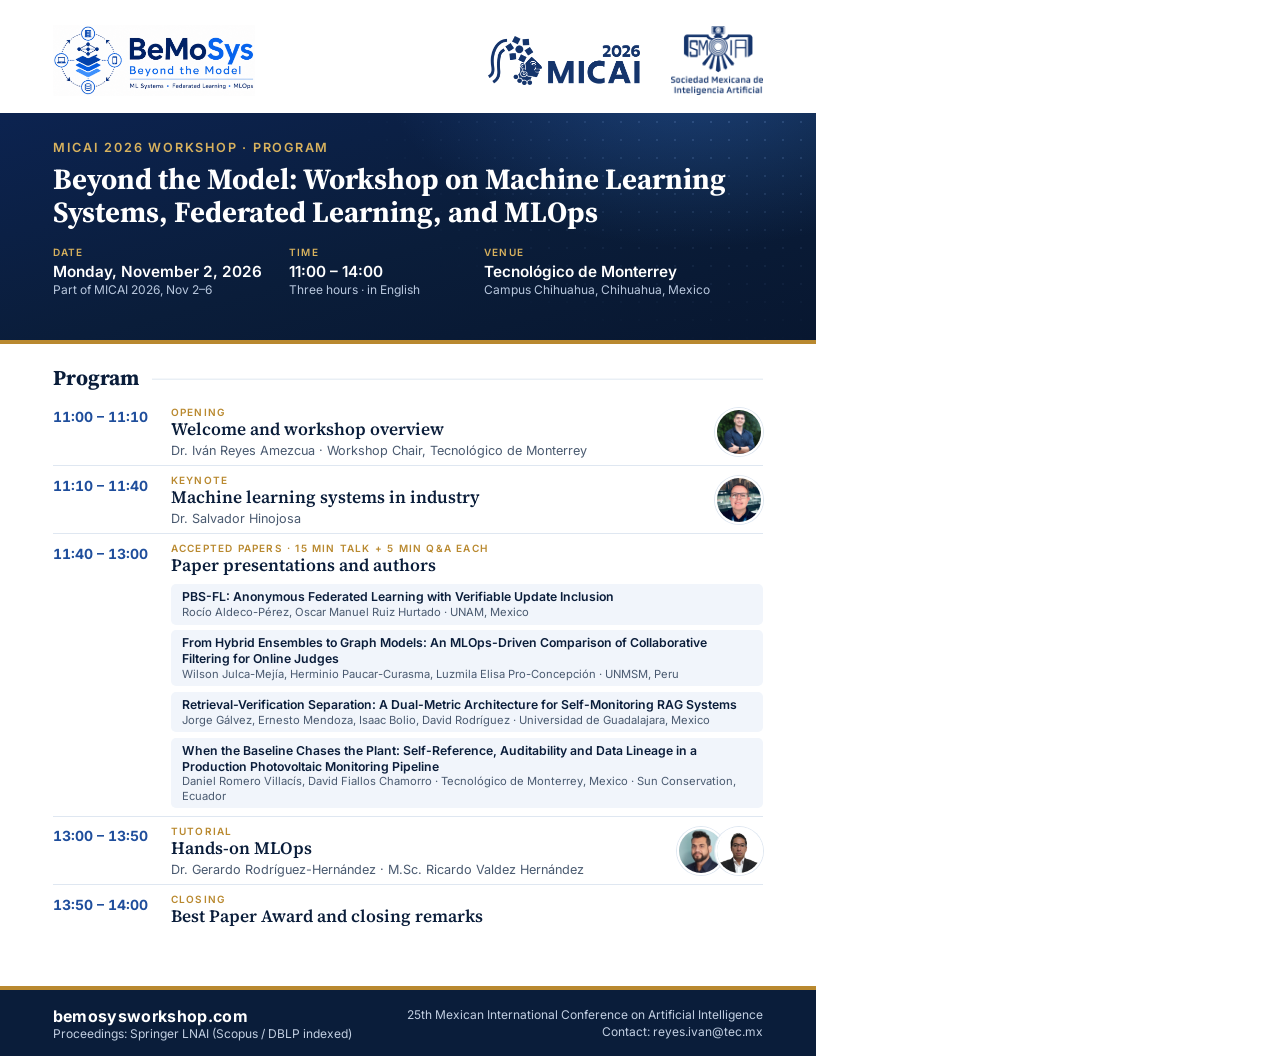
==== flyer/flyer.html @ bc7d3dc4 "Add workshop date, venue, MICAI/SMIA logos, and program flyer The workshop runs Monday 2 Nov 2026, 1" ====
<!doctype html>
<html lang="en">
<head>
<meta charset="utf-8" />
<title>BeMoSys 2026 · Program Flyer</title>
<link href="https://fonts.googleapis.com/css2?family=Inter:wght@400;500;600;700&family=Source+Serif+4:ital,wght@0,400;0,600;0,700;1,400&display=swap" rel="stylesheet" />
<style>
  @page { size: Letter; margin: 0; }
  :root {
    --ink: #0a1d3a;
    --navy: #14346b;
    --primary: #1f4e9c;
    --accent: #3a7bd5;
    --brass: #b9892f;
    --brass-soft: #d8b25e;
    --muted: #4a5a70;
    --line: #dfe7f1;
    --bg-alt: #f1f5fb;
  }
  * { box-sizing: border-box; }
  html, body { margin: 0; padding: 0; }
  body {
    width: 8.5in; height: 11in; overflow: hidden;
    font-family: "Inter", -apple-system, "Helvetica Neue", Arial, sans-serif;
    color: #1f2937; background: #fff;
    -webkit-print-color-adjust: exact; print-color-adjust: exact;
    display: flex; flex-direction: column;
  }
  body > * { flex-shrink: 0; }

  /* Logo bar */
  .logos {
    display: flex; align-items: center; justify-content: space-between;
    padding: 0.26in 0.55in 0.18in;
  }
  .logos .bemosys { height: 0.74in; }
  .logos .right { display: flex; align-items: center; gap: 0.32in; }
  .logos .micai { height: 0.52in; }
  .logos .smia { height: 0.72in; }

  /* Title band */
  .band {
    position: relative; overflow: hidden;
    color: #eaf1fb;
    padding: 0.28in 0.55in 0.28in;
    background:
      radial-gradient(520px 300px at 85% -20%, rgba(58,123,213,0.38), transparent 60%),
      linear-gradient(165deg, #0c2350 0%, #0a1d3a 55%, #081730 100%);
    border-bottom: 4px solid var(--brass);
  }
  .band::before {
    content: ""; position: absolute; inset: 0;
    background-image: radial-gradient(rgba(140,180,240,0.2) 1.4px, transparent 1.5px);
    background-size: 18px 18px;
    -webkit-mask-image: radial-gradient(520px 320px at 90% 0%, #000 0%, transparent 75%);
  }
  .band > * { position: relative; }
  .kicker {
    font-size: 9.5pt; font-weight: 600; letter-spacing: 0.14em; text-transform: uppercase;
    color: var(--brass-soft); margin: 0 0 0.08in;
  }
  h1 {
    font-family: "Source Serif 4", Georgia, serif; font-weight: 700;
    font-size: 22pt; line-height: 1.12; margin: 0 0 0.18in; color: #fff;
  }
  .meta { display: grid; grid-template-columns: 1.05fr 0.85fr 1.35fr; gap: 0.2in; }
  .meta dt {
    font-size: 7.5pt; font-weight: 600; letter-spacing: 0.12em; text-transform: uppercase;
    color: var(--brass-soft); margin-bottom: 3pt;
  }
  .meta dd { margin: 0; font-size: 11.5pt; font-weight: 600; color: #fff; line-height: 1.3; }
  .meta dd span { display: block; font-size: 9pt; font-weight: 400; color: #b9c8de; }

  /* Program */
  main { flex: 1 1 auto; padding: 0.2in 0.55in 0.04in; }
  h2 {
    font-family: "Source Serif 4", Georgia, serif; font-weight: 700;
    font-size: 16pt; color: var(--ink); margin: 0 0 0.06in;
    display: flex; align-items: baseline; gap: 10pt;
  }
  h2::after { content: ""; flex: 1; height: 1px; background: var(--line); transform: translateY(-4pt); }
  .slot {
    display: grid; grid-template-columns: 1.05in 1fr; gap: 0.18in;
    padding: 0.08in 0; border-bottom: 1px solid var(--line);
  }
  .slot:last-child { border-bottom: none; }
  .time { font-size: 10.5pt; font-weight: 700; color: var(--primary); padding-top: 2pt; font-variant-numeric: tabular-nums; }
  .what { display: flex; gap: 0.14in; align-items: center; }
  .what .txt { flex: 1; }
  .label {
    font-size: 7.5pt; font-weight: 600; letter-spacing: 0.12em; text-transform: uppercase;
    color: var(--brass); margin: 0 0 1pt;
  }
  .title { font-family: "Source Serif 4", Georgia, serif; font-size: 13pt; font-weight: 600; color: var(--ink); margin: 0; line-height: 1.2; }
  .who { font-size: 9.5pt; color: var(--muted); margin: 2pt 0 0; }
  .faces { display: flex; }
  .faces img {
    width: 0.5in; height: 0.5in; border-radius: 50%; object-fit: cover;
    border: 2px solid #fff; box-shadow: 0 0 0 1px var(--line);
  }
  .faces img + img { margin-left: -0.1in; }

  .papers { list-style: none; margin: 6pt 0 0; padding: 0; display: grid; gap: 4pt; }
  .papers li {
    background: var(--bg-alt); border-radius: 5px; padding: 4pt 8pt;
    font-size: 8.4pt; line-height: 1.28; color: var(--muted);
  }
  .papers li b { display: block; color: var(--ink); font-weight: 600; font-size: 9.2pt; }

  footer {
    margin-top: auto;
    background: var(--ink); color: #c2cfe2;
    padding: 0.16in 0.55in; border-top: 4px solid var(--brass);
    display: flex; justify-content: space-between; align-items: center;
    font-size: 9pt;
  }
  footer .url { font-size: 12pt; font-weight: 700; color: #fff; letter-spacing: 0.02em; }
  footer .right { text-align: right; line-height: 1.45; }
</style>
</head>
<body>

  <div class="logos">
    <img class="bemosys" src="../images/logo_header.png" alt="BeMoSys · Beyond the Model" />
    <div class="right">
      <img class="micai" src="../images/micai2026_logo.png" alt="MICAI 2026" />
      <img class="smia" src="../images/smia_logo.png" alt="Sociedad Mexicana de Inteligencia Artificial" />
    </div>
  </div>

  <section class="band">
    <p class="kicker">MICAI 2026 Workshop · Program</p>
    <h1>Beyond the Model: Workshop on Machine Learning Systems, Federated Learning, and MLOps</h1>
    <dl class="meta">
      <div><dt>Date</dt><dd>Monday, November 2, 2026<span>Part of MICAI 2026, Nov 2–6</span></dd></div>
      <div><dt>Time</dt><dd>11:00 – 14:00<span>Three hours · in English</span></dd></div>
      <div><dt>Venue</dt><dd>Tecnológico de Monterrey<span>Campus Chihuahua, Chihuahua, Mexico</span></dd></div>
    </dl>
  </section>

  <main>
    <h2>Program</h2>

    <div class="slot">
      <div class="time">11:00 – 11:10</div>
      <div class="what">
        <div class="txt">
          <p class="label">Opening</p>
          <p class="title">Welcome and workshop overview</p>
          <p class="who">Dr. Iván Reyes Amezcua · Workshop Chair, Tecnológico de Monterrey</p>
        </div>
        <div class="faces"><img src="../images/ivan_reyes.jpg" alt="" /></div>
      </div>
    </div>

    <div class="slot">
      <div class="time">11:10 – 11:40</div>
      <div class="what">
        <div class="txt">
          <p class="label">Keynote</p>
          <p class="title">Machine learning systems in industry</p>
          <p class="who">Dr. Salvador Hinojosa</p>
        </div>
        <div class="faces"><img src="../images/salvador_hinojosa.jpg" alt="" /></div>
      </div>
    </div>

    <div class="slot">
      <div class="time">11:40 – 13:00</div>
      <div class="txt">
        <p class="label">Accepted papers · 15 min talk + 5 min Q&amp;A each</p>
        <p class="title">Paper presentations and authors</p>
        <ul class="papers">
          <li><b>PBS-FL: Anonymous Federated Learning with Verifiable Update Inclusion</b>Rocío Aldeco-Pérez, Oscar Manuel Ruiz Hurtado · UNAM, Mexico</li>
          <li><b>From Hybrid Ensembles to Graph Models: An MLOps-Driven Comparison of Collaborative Filtering for Online Judges</b>Wilson Julca-Mejía, Herminio Paucar-Curasma, Luzmila Elisa Pro-Concepción · UNMSM, Peru</li>
          <li><b>Retrieval-Verification Separation: A Dual-Metric Architecture for Self-Monitoring RAG Systems</b>Jorge Gálvez, Ernesto Mendoza, Isaac Bolio, David Rodríguez · Universidad de Guadalajara, Mexico</li>
          <li><b>When the Baseline Chases the Plant: Self-Reference, Auditability and Data Lineage in a Production Photovoltaic Monitoring Pipeline</b>Daniel Romero Villacís, David Fiallos Chamorro · Tecnológico de Monterrey, Mexico · Sun Conservation, Ecuador</li>
        </ul>
      </div>
    </div>

    <div class="slot">
      <div class="time">13:00 – 13:50</div>
      <div class="what">
        <div class="txt">
          <p class="label">Tutorial</p>
          <p class="title">Hands-on MLOps</p>
          <p class="who">Dr. Gerardo Rodríguez-Hernández · M.Sc. Ricardo Valdez Hernández</p>
        </div>
        <div class="faces"><img src="../images/gerardo_rodriguez.jpg" alt="" /><img src="../images/ricardo_valdez.jpg" alt="" /></div>
      </div>
    </div>

    <div class="slot">
      <div class="time">13:50 – 14:00</div>
      <div class="txt">
        <p class="label">Closing</p>
        <p class="title">Best Paper Award and closing remarks</p>
      </div>
    </div>
  </main>

  <footer>
    <div>
      <div class="url">bemosysworkshop.com</div>
      Proceedings: Springer LNAI (Scopus / DBLP indexed)
    </div>
    <div class="right">
      25th Mexican International Conference on Artificial Intelligence<br />
      Contact: reyes.ivan@tec.mx
    </div>
  </footer>

</body>
</html>
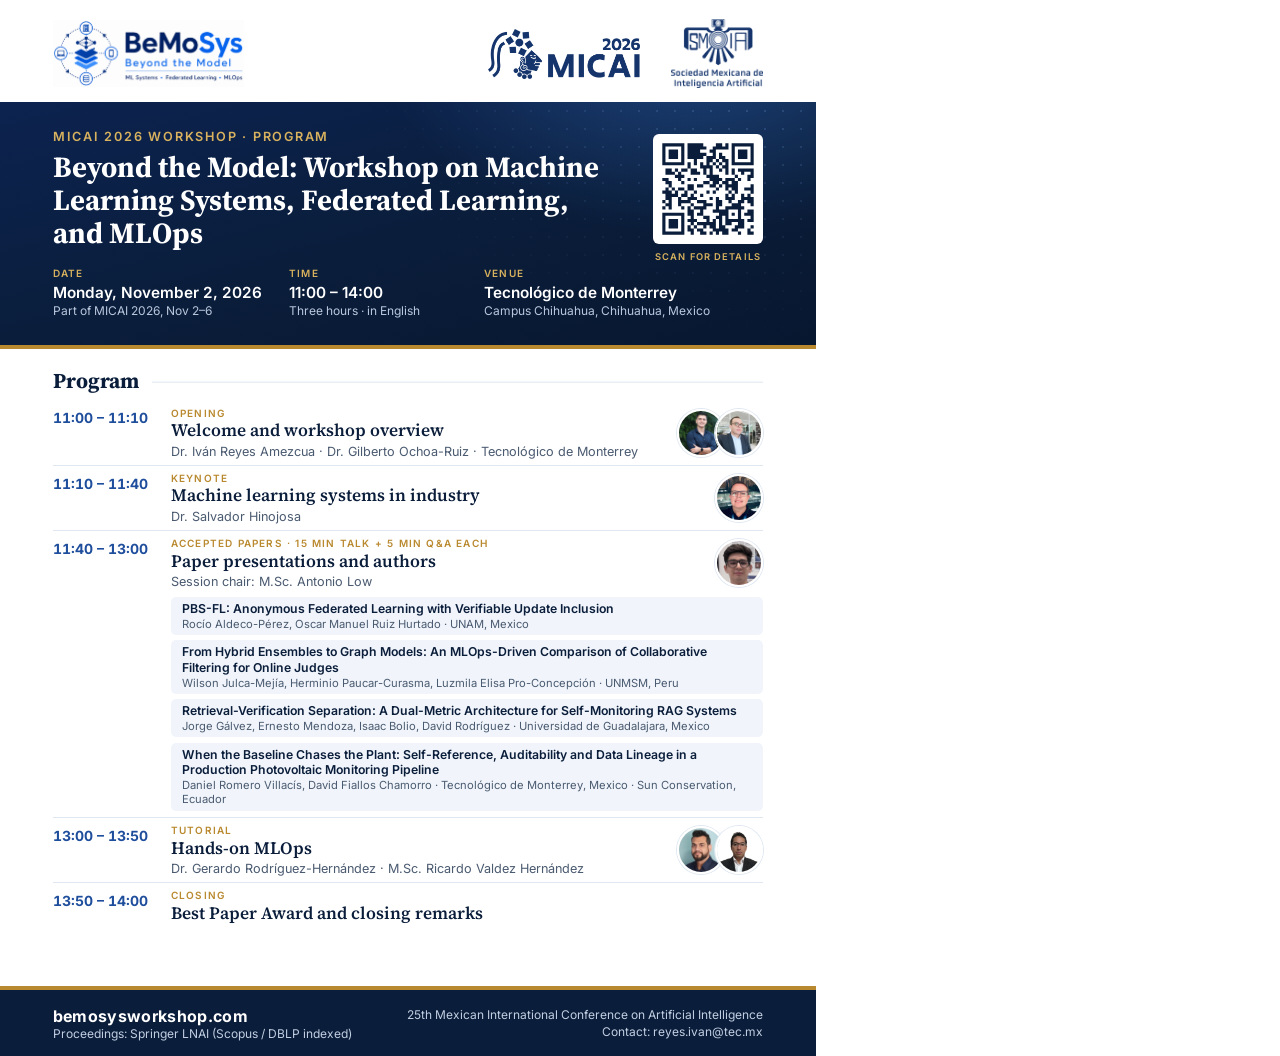
==== commit 704d169b: "Add Gilberto Ochoa-Ruiz to opening, Antonio Low as paper session chair, and site QR to flyer Co-Auth" ====
--- a/flyer/flyer.html
+++ b/flyer/flyer.html
@@ -31,9 +31,9 @@
   /* Logo bar */
   .logos {
     display: flex; align-items: center; justify-content: space-between;
-    padding: 0.26in 0.55in 0.18in;
-  }
-  .logos .bemosys { height: 0.74in; }
+    padding: 0.2in 0.55in 0.14in;
+  }
+  .logos .bemosys { height: 0.7in; }
   .logos .right { display: flex; align-items: center; gap: 0.32in; }
   .logos .micai { height: 0.52in; }
   .logos .smia { height: 0.72in; }
@@ -63,7 +63,7 @@
     font-family: "Source Serif 4", Georgia, serif; font-weight: 700;
     font-size: 22pt; line-height: 1.12; margin: 0 0 0.18in; color: #fff;
   }
-  .meta { display: grid; grid-template-columns: 1.05fr 0.85fr 1.35fr; gap: 0.2in; }
+  .meta { margin: 0; display: grid; grid-template-columns: 1.05fr 0.85fr 1.35fr; gap: 0.2in; }
   .meta dt {
     font-size: 7.5pt; font-weight: 600; letter-spacing: 0.12em; text-transform: uppercase;
     color: var(--brass-soft); margin-bottom: 3pt;
@@ -72,7 +72,7 @@
   .meta dd span { display: block; font-size: 9pt; font-weight: 400; color: #b9c8de; }
 
   /* Program */
-  main { flex: 1 1 auto; padding: 0.2in 0.55in 0.04in; }
+  main { flex: 1 1 auto; padding: 0.17in 0.55in 0.04in; }
   h2 {
     font-family: "Source Serif 4", Georgia, serif; font-weight: 700;
     font-size: 16pt; color: var(--ink); margin: 0 0 0.06in;
@@ -81,7 +81,7 @@
   h2::after { content: ""; flex: 1; height: 1px; background: var(--line); transform: translateY(-4pt); }
   .slot {
     display: grid; grid-template-columns: 1.05in 1fr; gap: 0.18in;
-    padding: 0.08in 0; border-bottom: 1px solid var(--line);
+    padding: 0.065in 0; border-bottom: 1px solid var(--line);
   }
   .slot:last-child { border-bottom: none; }
   .time { font-size: 10.5pt; font-weight: 700; color: var(--primary); padding-top: 2pt; font-variant-numeric: tabular-nums; }
@@ -102,7 +102,7 @@
 
   .papers { list-style: none; margin: 6pt 0 0; padding: 0; display: grid; gap: 4pt; }
   .papers li {
-    background: var(--bg-alt); border-radius: 5px; padding: 4pt 8pt;
+    background: var(--bg-alt); border-radius: 5px; padding: 3pt 8pt;
     font-size: 8.4pt; line-height: 1.28; color: var(--muted);
   }
   .papers li b { display: block; color: var(--ink); font-weight: 600; font-size: 9.2pt; }
@@ -116,6 +116,13 @@
   }
   footer .url { font-size: 12pt; font-weight: 700; color: #fff; letter-spacing: 0.02em; }
   footer .right { text-align: right; line-height: 1.45; }
+  .band-grid { display: grid; grid-template-columns: 1fr auto; gap: 0.3in; align-items: center; }
+  .qr-box { text-align: center; }
+  .qr-box img { display: block; width: 1.15in; height: 1.15in; background: #fff; border-radius: 6px; padding: 3px; }
+  .qr-box span {
+    display: block; margin-top: 5pt; font-size: 7pt; font-weight: 600; letter-spacing: 0.12em;
+    text-transform: uppercase; color: var(--brass-soft);
+  }
 </style>
 </head>
 <body>
@@ -129,8 +136,16 @@
   </div>
 
   <section class="band">
-    <p class="kicker">MICAI 2026 Workshop · Program</p>
-    <h1>Beyond the Model: Workshop on Machine Learning Systems, Federated Learning, and MLOps</h1>
+    <div class="band-grid">
+      <div>
+        <p class="kicker">MICAI 2026 Workshop · Program</p>
+        <h1>Beyond the Model: Workshop on Machine Learning Systems, Federated Learning, and MLOps</h1>
+      </div>
+      <div class="qr-box">
+        <img src="qr_bemosys.svg" alt="QR code to bemosysworkshop.com" />
+        <span>Scan for details</span>
+      </div>
+    </div>
     <dl class="meta">
       <div><dt>Date</dt><dd>Monday, November 2, 2026<span>Part of MICAI 2026, Nov 2–6</span></dd></div>
       <div><dt>Time</dt><dd>11:00 – 14:00<span>Three hours · in English</span></dd></div>
@@ -147,9 +162,9 @@
         <div class="txt">
           <p class="label">Opening</p>
           <p class="title">Welcome and workshop overview</p>
-          <p class="who">Dr. Iván Reyes Amezcua · Workshop Chair, Tecnológico de Monterrey</p>
-        </div>
-        <div class="faces"><img src="../images/ivan_reyes.jpg" alt="" /></div>
+          <p class="who">Dr. Iván Reyes Amezcua · Dr. Gilberto Ochoa-Ruiz · Tecnológico de Monterrey</p>
+        </div>
+        <div class="faces"><img src="../images/ivan_reyes.jpg" alt="" /><img src="../images/gilberto_ochoa.jpg" alt="" /></div>
       </div>
     </div>
 
@@ -168,8 +183,14 @@
     <div class="slot">
       <div class="time">11:40 – 13:00</div>
       <div class="txt">
-        <p class="label">Accepted papers · 15 min talk + 5 min Q&amp;A each</p>
-        <p class="title">Paper presentations and authors</p>
+        <div class="what">
+          <div class="txt">
+            <p class="label">Accepted papers · 15 min talk + 5 min Q&amp;A each</p>
+            <p class="title">Paper presentations and authors</p>
+            <p class="who">Session chair: M.Sc. Antonio Low</p>
+          </div>
+          <div class="faces"><img src="../images/antonio_low.jpg" alt="" /></div>
+        </div>
         <ul class="papers">
           <li><b>PBS-FL: Anonymous Federated Learning with Verifiable Update Inclusion</b>Rocío Aldeco-Pérez, Oscar Manuel Ruiz Hurtado · UNAM, Mexico</li>
           <li><b>From Hybrid Ensembles to Graph Models: An MLOps-Driven Comparison of Collaborative Filtering for Online Judges</b>Wilson Julca-Mejía, Herminio Paucar-Curasma, Luzmila Elisa Pro-Concepción · UNMSM, Peru</li>
